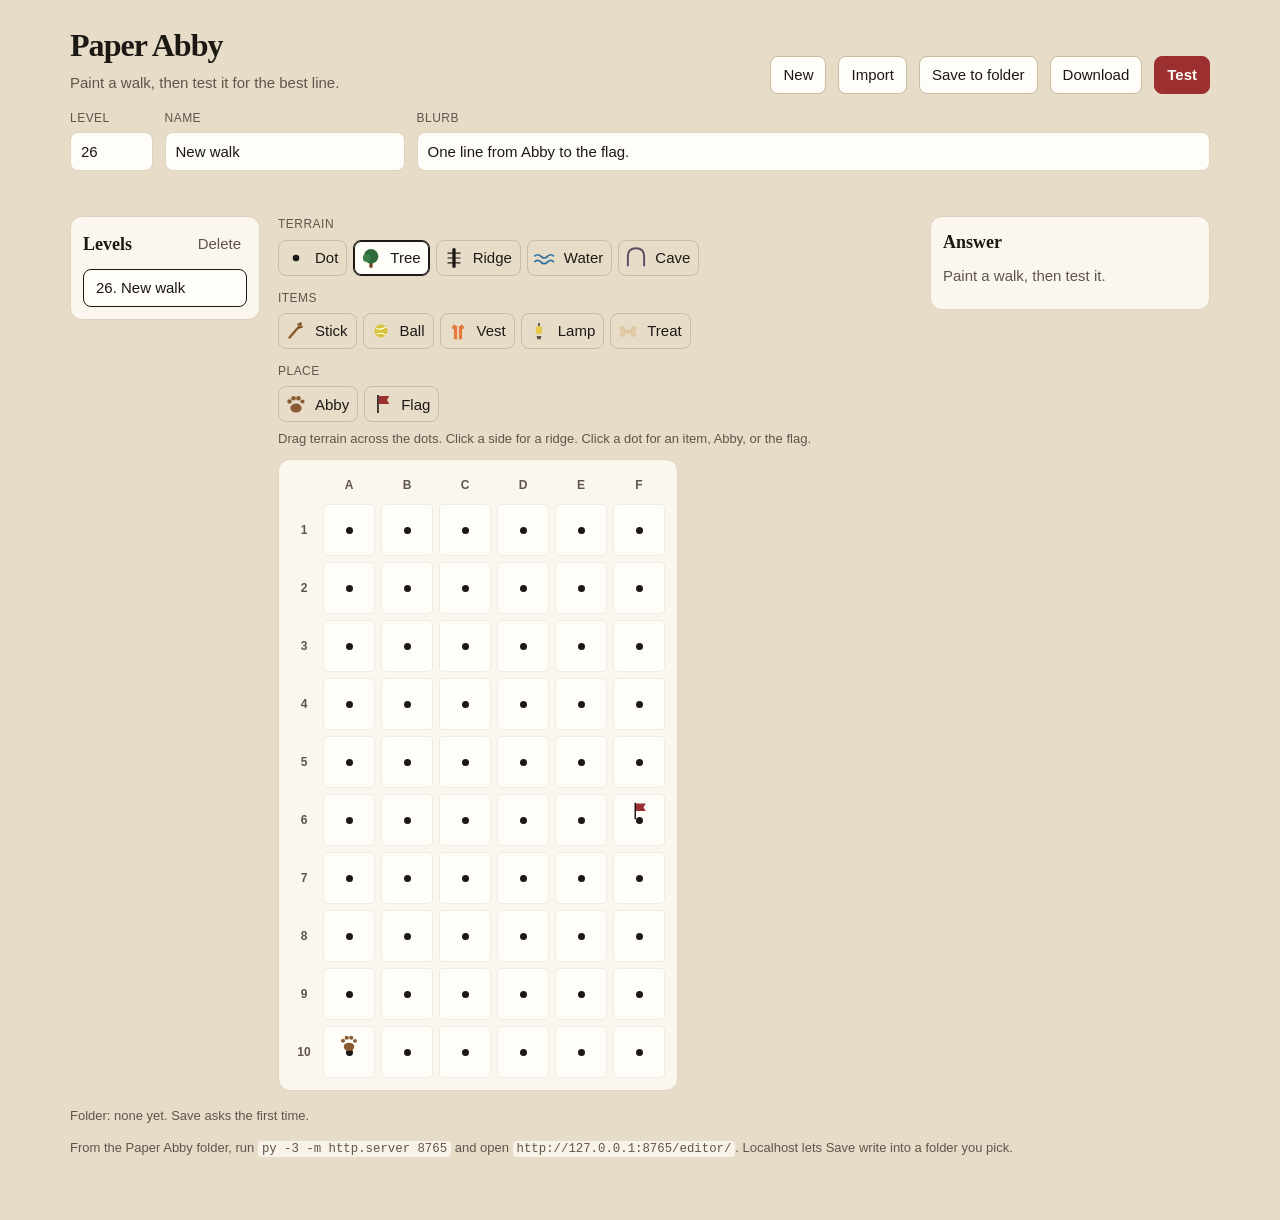
==== Paper Abby/editor/index.html @ 3adfe70d "initial commit" ====
<!DOCTYPE html>
<html lang="en">
<head>
  <meta charset="utf-8">
  <meta name="viewport" content="width=device-width, initial-scale=1">
  <title>Paper Abby editor</title>
  <link rel="stylesheet" href="editor.css">
</head>
<body>
  <div class="page">
    <header class="top">
      <div class="title">
        <h1>Paper Abby</h1>
        <p>Paint a walk, then test it for the best line.</p>
      </div>
      <div class="actions">
        <button type="button" id="new">New</button>
        <button type="button" id="import">Import</button>
        <input id="import-file" type="file" accept="application/json,.json" hidden>
        <button type="button" id="save">Save to folder</button>
        <button type="button" id="download">Download</button>
        <button type="button" id="test" class="primary">Test</button>
      </div>
    </header>

    <div class="fields">
      <label>Level <input id="level-num" type="number" min="1" step="1" inputmode="numeric"></label>
      <label>Name <input id="level-name" type="text" maxlength="80"></label>
      <label class="grow">Blurb <input id="level-blurb" type="text" maxlength="240"></label>
    </div>
    <p id="status" class="status" role="status"></p>

    <div class="workspace">
      <aside class="library">
        <div class="library-head">
          <h2>Levels</h2>
          <button type="button" id="delete" class="text">Delete</button>
        </div>
        <div id="levels" class="levels"></div>
      </aside>

      <div class="center">
        <div id="tools" class="tools"></div>
        <p class="hint">Drag terrain across the dots. Click a side for a ridge. Click a dot for an item, Abby, or the flag.</p>
        <div id="board" class="board" data-tool="tree">
          <div id="grid" class="grid"></div>
        </div>
      </div>

      <section class="answer" aria-live="polite">
        <h2>Answer</h2>
        <p id="answer-empty" class="quiet">Paint a walk, then test it.</p>
        <div id="answer-body" hidden>
          <p><strong>Score.</strong> <span id="score"></span></p>
          <p class="line"><strong>Line.</strong> <span id="line"></span></p>
          <p id="tie"></p>
          <p id="examples-label" class="quiet" hidden></p>
          <ol id="examples"></ol>
        </div>
        <p id="answer-error" class="warn" hidden></p>
      </section>
    </div>

    <p id="folder" class="folder">Folder: none yet. Save asks the first time.</p>
    <footer>
      <p>From the Paper Abby folder, run <code>py -3 -m http.server 8765</code> and open <code>http://127.0.0.1:8765/editor/</code>. Localhost lets Save write into a folder you pick.</p>
    </footer>
  </div>
  <script src="tools.js"></script>
  <script src="solver.js"></script>
  <script src="editor.js"></script>
</body>
</html>
---- Paper Abby/editor/editor.css ----
:root {
  --ink: #1c1915;
  --muted: #5e564c;
  --paper: #fbf6ee;
  --page: #e7dcc8;
  --line: #e0d3bf;
  --answer: #9c2f2f;
  --card: #fffdf8;
  color: var(--ink);
  background: var(--page);
  font: 15px/1.45 "Segoe UI", "Helvetica Neue", sans-serif;
}

* { box-sizing: border-box; }

body {
  margin: 0;
  min-height: 100vh;
}

button, input {
  font: inherit;
  color: inherit;
}

button {
  background: var(--card);
  border: 1px solid #cbbba4;
  border-radius: 8px;
  padding: 7px 12px;
  cursor: pointer;
}

button:hover { border-color: var(--ink); }

button:focus-visible, input:focus-visible {
  outline: 2px solid var(--answer);
  outline-offset: 2px;
}

button.primary {
  background: var(--answer);
  color: #fffdf8;
  border-color: var(--answer);
  font-weight: 650;
}

button.primary:disabled {
  opacity: 0.7;
  cursor: wait;
}

button.text {
  border: 0;
  background: transparent;
  padding: 4px 6px;
  color: var(--muted);
}

h1, h2 { font-family: Georgia, "Palatino Linotype", serif; font-weight: 600; }
h1 { margin: 0; font-size: 32px; letter-spacing: -0.03em; }
h2 { margin: 0; font-size: 18px; }

.page {
  max-width: 1180px;
  margin: 0 auto;
  padding: 22px 20px 48px;
}

.top, .fields, .actions, .library-head {
  display: flex;
  gap: 12px;
  align-items: center;
}

.top {
  justify-content: space-between;
  align-items: flex-end;
  flex-wrap: wrap;
}

.title p, .quiet, .hint, .folder, footer {
  color: var(--muted);
  margin: 4px 0 0;
}

.actions { flex-wrap: wrap; justify-content: flex-end; }

.fields {
  margin-top: 16px;
  flex-wrap: wrap;
}

.fields label {
  display: flex;
  flex-direction: column;
  gap: 4px;
  font-size: 12px;
  letter-spacing: 0.04em;
  text-transform: uppercase;
  color: var(--muted);
}

.fields input {
  background: var(--card);
  border: 1px solid var(--line);
  border-radius: 8px;
  padding: 8px 10px;
  text-transform: none;
  letter-spacing: 0;
  font-size: 15px;
  color: var(--ink);
}

#level-num { width: 5.5rem; }
#level-name { width: 16rem; }
.grow { flex: 1; min-width: 220px; }
.grow input { width: 100%; }

.status {
  min-height: 1.4em;
  margin: 10px 0 0;
  color: var(--ink);
}

.workspace {
  display: grid;
  grid-template-columns: 190px auto minmax(280px, 1fr);
  gap: 18px;
  align-items: start;
  margin-top: 14px;
}

.library, .answer, .board {
  background: var(--paper);
  border: 1px solid var(--line);
  border-radius: 12px;
}

.library, .answer { padding: 12px; }
.library-head { justify-content: space-between; }
.levels {
  display: flex;
  flex-direction: column;
  gap: 4px;
  margin-top: 10px;
  max-height: 70vh;
  overflow: auto;
}

.level {
  text-align: left;
  width: 100%;
  background: transparent;
  white-space: nowrap;
  overflow: hidden;
  text-overflow: ellipsis;
}

.level.active {
  background: var(--card);
  border-color: var(--ink);
}

.tools {
  display: flex;
  flex-wrap: wrap;
  gap: 14px 18px;
  margin-bottom: 8px;
}

.toolset { display: flex; flex-wrap: wrap; gap: 6px; align-items: center; }
.toolset-name {
  width: 100%;
  font-size: 12px;
  letter-spacing: 0.04em;
  text-transform: uppercase;
  color: var(--muted);
}

.tool {
  display: inline-flex;
  align-items: center;
  gap: 6px;
  padding: 4px 8px 4px 4px;
  background: transparent;
}

.tool[aria-pressed="true"] {
  background: var(--card);
  border-color: var(--ink);
  box-shadow: inset 0 0 0 1px var(--ink);
}

.swatch {
  width: 26px;
  height: 26px;
  display: grid;
  place-items: center;
}

.swatch svg, .mark svg, .swatch img, .mark img {
  width: 100%;
  height: 100%;
  display: block;
}

.hint { margin: 0 0 10px; font-size: 13px; }

.board {
  padding: 12px;
  width: max-content;
  max-width: 100%;
  user-select: none;
  touch-action: none;
}

.grid {
  --label: 26px;
  --cell: 52px;
  --gap: 6px;
  position: relative;
  display: grid;
  grid-template-columns: var(--label) repeat(6, var(--cell));
  grid-template-rows: var(--label) repeat(10, var(--cell));
  gap: var(--gap);
}

.colhead, .rowhead, .corner {
  display: grid;
  place-items: center;
  color: var(--muted);
  font-size: 12px;
  font-weight: 600;
}

.cell {
  position: relative;
  background: var(--card);
  border-radius: 5px;
  box-shadow: inset 0 0 0 1px rgba(28, 25, 21, 0.08);
  cursor: crosshair;
}

.cell[data-terrain="tree"] { background: #d7e6d6; }
.cell[data-terrain="water"] { background: #d4ebf6; }
.cell[data-terrain="cave"] { background: #e6deea; }

.seg {
  position: absolute;
  background: var(--answer);
  z-index: 1;
  pointer-events: none;
  border-radius: 2px;
}

.seg.e { left: 50%; top: calc(50% - 2px); width: calc(50% + 5px); height: 4px; }
.seg.w { right: 50%; top: calc(50% - 2px); width: calc(50% + 5px); height: 4px; }
.seg.s { top: 50%; left: calc(50% - 2px); height: calc(50% + 5px); width: 4px; }
.seg.n { bottom: 50%; left: calc(50% - 2px); height: calc(50% + 5px); width: 4px; }

.dot {
  position: absolute;
  z-index: 2;
  left: 50%;
  top: 50%;
  width: 7px;
  height: 7px;
  margin: -3.5px 0 0 -3.5px;
  border-radius: 50%;
  background: var(--ink);
  pointer-events: none;
}

.cell[data-terrain="tree"] .dot { display: none; }

.mark {
  position: absolute;
  left: 50%;
  z-index: 1;
  transform: translate(-50%, -50%);
  pointer-events: none;
}

.mark.terrain { width: 28px; height: 28px; top: 48%; }
.cell[data-terrain="tree"] .mark.terrain { width: 36px; height: 36px; top: 50%; }
.mark.item, .mark.who { width: 24px; height: 24px; top: 32%; z-index: 3; }

.edge {
  position: absolute;
  z-index: 4;
  padding: 0;
  border: 0;
  background: transparent;
  display: none;
  pointer-events: none;
}

.edge.on { display: block; }
.board[data-tool="ridge"] .edge { display: block; pointer-events: auto; cursor: pointer; }

.edge .bar {
  position: absolute;
  border-radius: 2px;
  background: var(--ink);
}

.edge.v .bar { width: 8px; left: 5px; top: 7px; bottom: 7px; }
.edge.h .bar { height: 8px; top: 5px; left: 7px; right: 7px; }

.board[data-tool="ridge"] .edge:not(.on) .bar { background: rgba(28, 25, 21, 0.2); }
.board[data-tool="ridge"] .edge:hover .bar,
.edge.on .bar { background: var(--ink); }
.board[data-tool="ridge"] .edge.on:hover .bar { background: var(--answer); }

.answer { position: sticky; top: 12px; }
.answer p { margin: 10px 0; }
.line span { word-break: break-word; }
#examples { margin: 0; padding-left: 1.2em; }
#examples li { margin: 0.35em 0; word-break: break-word; }
.warn { color: var(--answer); }

.folder { margin-top: 16px; font-size: 13px; }
footer { margin-top: 6px; font-size: 13px; }
code {
  font-family: Consolas, "Courier New", monospace;
  font-size: 0.95em;
  background: rgba(255, 253, 248, 0.7);
  padding: 1px 4px;
  border-radius: 4px;
}

@media (max-width: 960px) {
  .workspace { grid-template-columns: 1fr; }
  .answer { position: static; }
  .levels { max-height: 200px; }
}

@media (max-width: 700px) {
  .grid {
    --label: 20px;
    --cell: 44px;
    --gap: 4px;
  }
  h1 { font-size: 26px; }
}
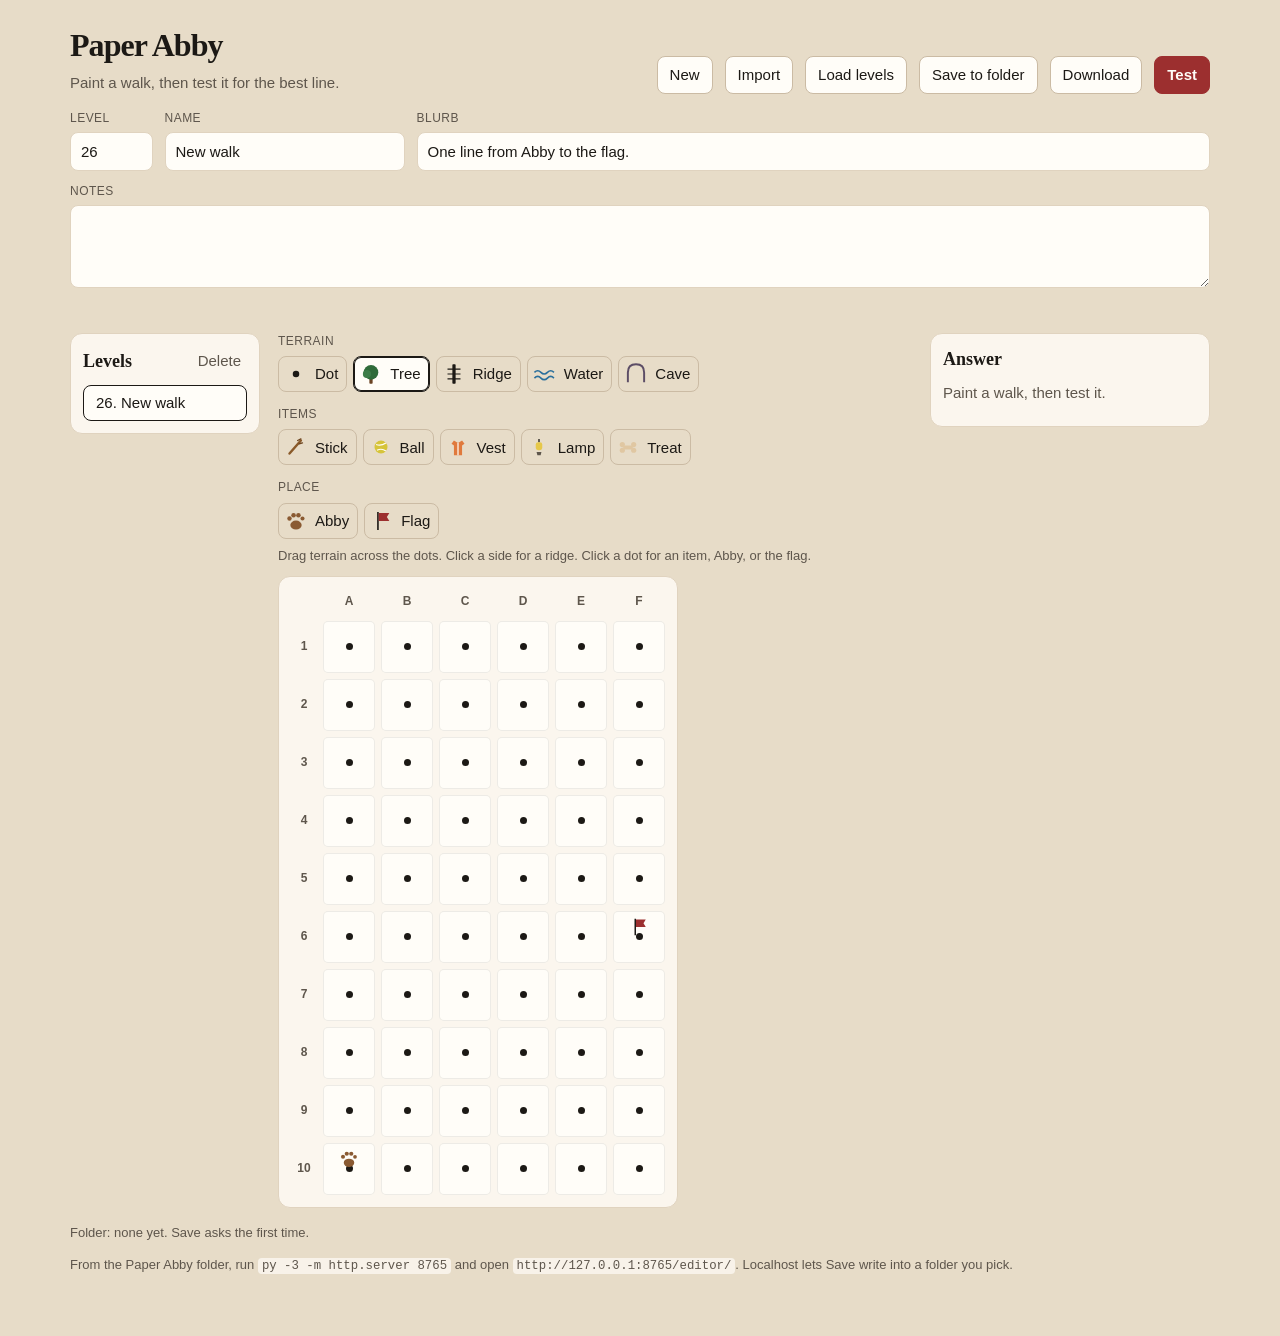
==== commit 2ef1fe75: "update work" ====
--- a/Paper Abby/editor/index.html
+++ b/Paper Abby/editor/index.html
@@ -17,6 +17,7 @@
         <button type="button" id="new">New</button>
         <button type="button" id="import">Import</button>
         <input id="import-file" type="file" accept="application/json,.json" hidden>
+        <button type="button" id="load">Load levels</button>
         <button type="button" id="save">Save to folder</button>
         <button type="button" id="download">Download</button>
         <button type="button" id="test" class="primary">Test</button>
@@ -28,6 +29,7 @@
       <label>Name <input id="level-name" type="text" maxlength="80"></label>
       <label class="grow">Blurb <input id="level-blurb" type="text" maxlength="240"></label>
     </div>
+    <label class="notes">Notes <textarea id="level-aside" rows="3" maxlength="2000"></textarea></label>
     <p id="status" class="status" role="status"></p>
 
     <div class="workspace">
--- a/Paper Abby/editor/editor.css
+++ b/Paper Abby/editor/editor.css
@@ -117,6 +117,32 @@
 .grow { flex: 1; min-width: 220px; }
 .grow input { width: 100%; }
 
+.notes {
+  display: flex;
+  flex-direction: column;
+  gap: 4px;
+  margin-top: 12px;
+  font-size: 12px;
+  letter-spacing: 0.04em;
+  text-transform: uppercase;
+  color: var(--muted);
+}
+
+.notes textarea {
+  width: 100%;
+  min-height: 4.8em;
+  resize: vertical;
+  background: var(--card);
+  border: 1px solid var(--line);
+  border-radius: 8px;
+  padding: 8px 10px;
+  text-transform: none;
+  letter-spacing: 0;
+  font-size: 15px;
+  line-height: 1.45;
+  color: var(--ink);
+}
+
 .status {
   min-height: 1.4em;
   margin: 10px 0 0;
@@ -152,9 +178,8 @@
   text-align: left;
   width: 100%;
   background: transparent;
-  white-space: nowrap;
-  overflow: hidden;
-  text-overflow: ellipsis;
+  white-space: normal;
+  line-height: 1.3;
 }
 
 .level.active {
